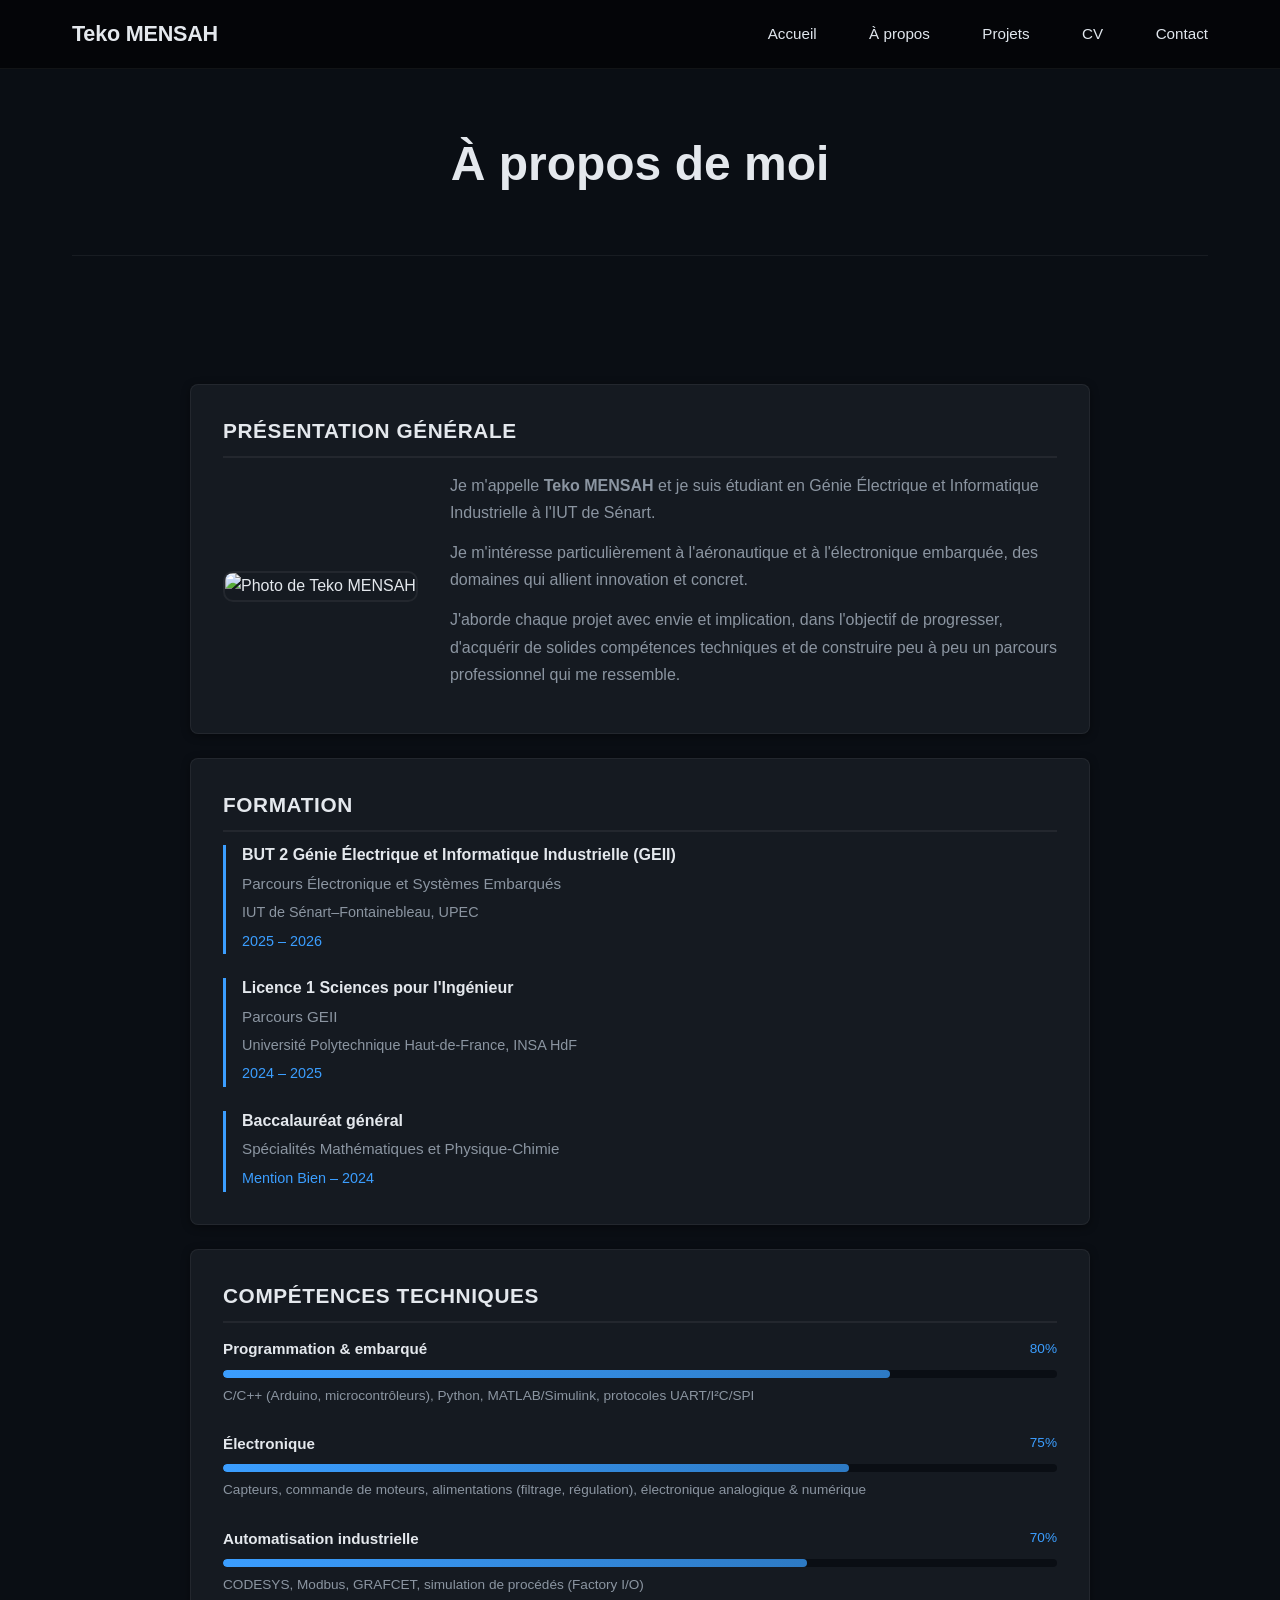
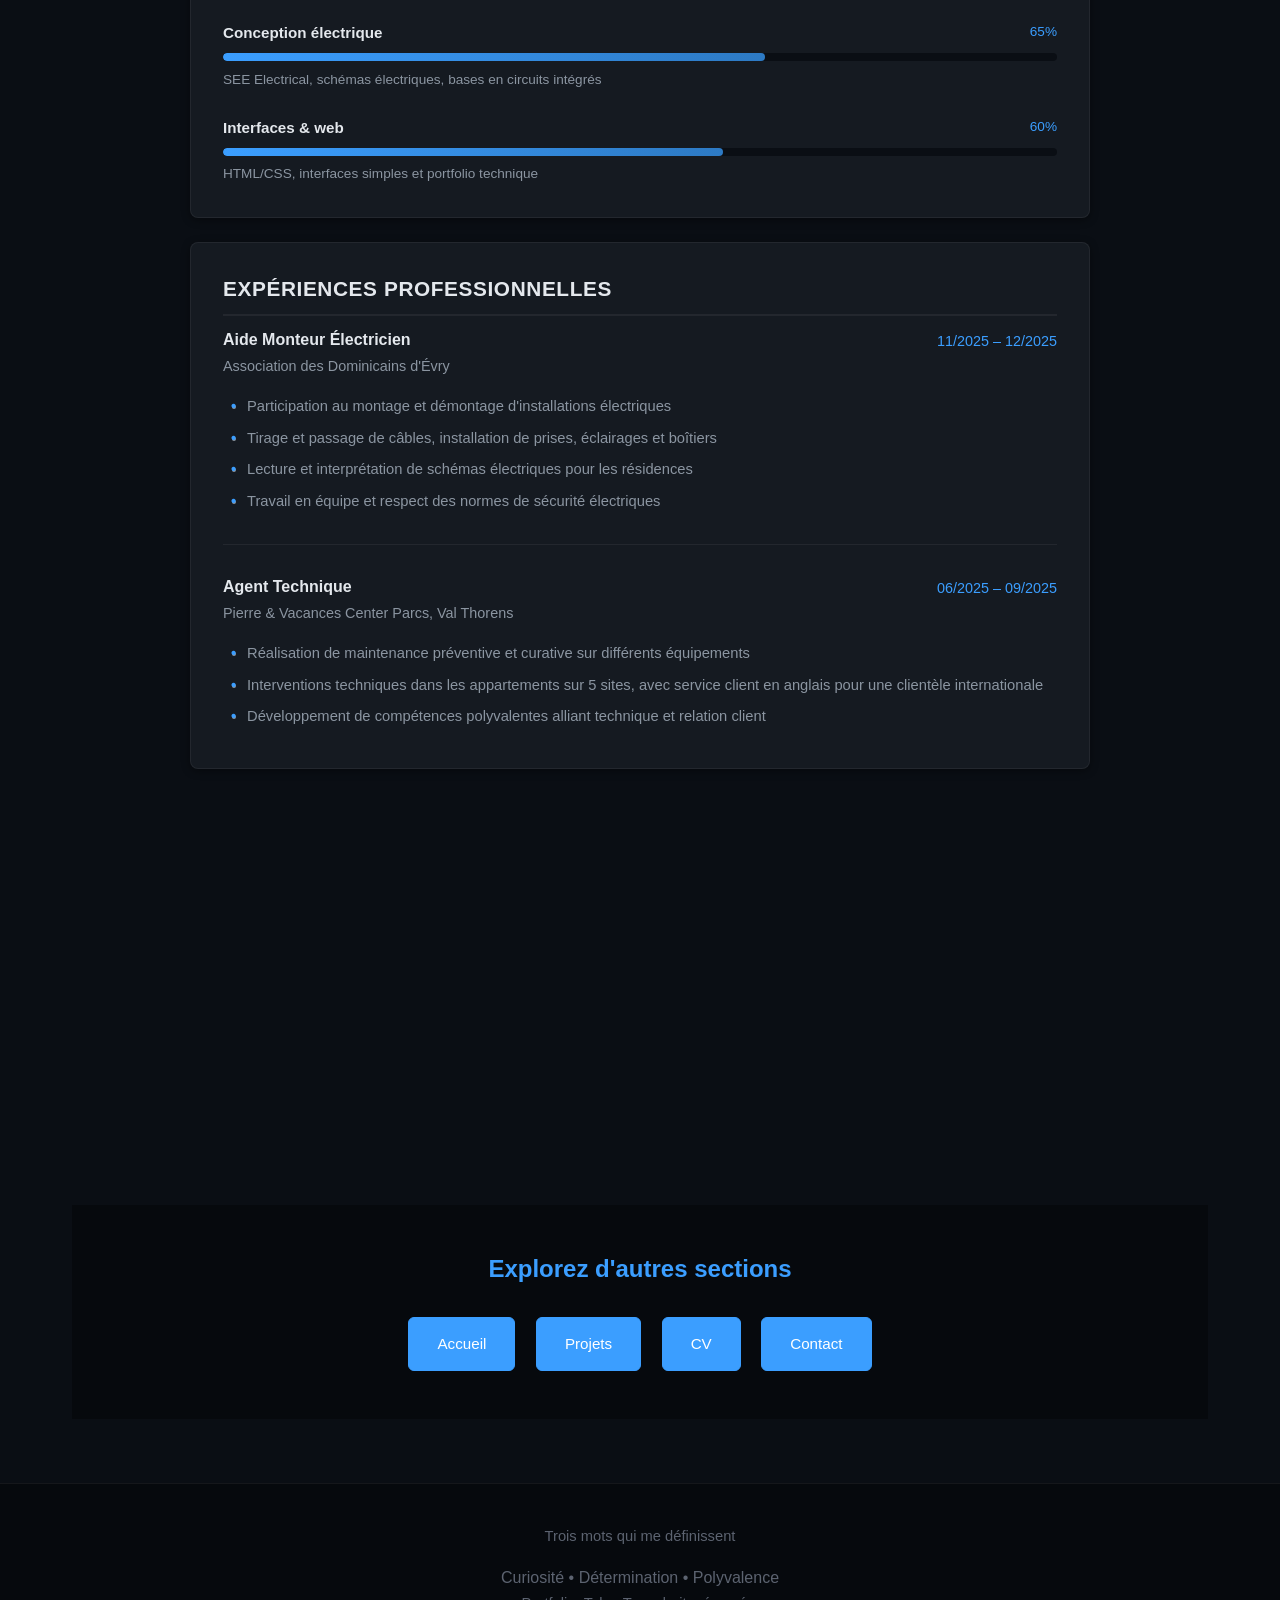
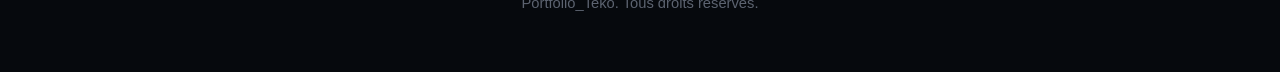
==== about.html @ 772eec77 "Add files via upload" ====
<!DOCTYPE html>
<html lang="fr">
<head>
  <meta charset="UTF-8">
  <meta name="viewport" content="width=device-width, initial-scale=1.0">
  <title>À Propos - Portfolio</title>
  <link rel="stylesheet" href="style.css">
</head>
<body>
  <!-- Header Navigation -->
  <header style="background: rgba(0, 0, 0, 0.2); backdrop-filter: brightness(0.5);">
    <nav class="container flex-between" style="max-width:1200px; margin:0 auto; display:flex; align-items:center; justify-content:space-between;">
      <h1>Teko MENSAH</h1>
      <div>
        <a href="index.html" style="color:#e0e6ed; margin-right:1rem; text-decoration:none;">Accueil</a>
        <a href="about.html" style="color:#e0e6ed; margin-right:1rem; text-decoration:none;">À propos</a>
        <a href="projects.html" style="color:#e0e6ed; margin-right:1rem; text-decoration:none;">Projets</a>
        <a href="skills.html" style="color:#e0e6ed; margin-right:1rem; text-decoration:none;">CV</a>
        <a href="contact.html" style="color:#e0e6ed; text-decoration:none;">Contact</a>
      </div>
    </nav>
  </header>

  <!-- Main Content -->
  <main class="container">
    <section class="page-header">
      <h1>À propos de moi</h1>
    </section>

    <section class="about-content">
      <div class="about-grid">
        <!-- Présentation générale avec photo -->
        <div class="card about-card fade-in">
          <h3 class="section-subtitle">Présentation générale</h3>
          <div class="presentation-container">
            <div class="photo-container">
              <img src="photo/Photo.PNG" alt="Photo de Teko MENSAH" class="profile-photo">
            </div>
            <div class="presentation-text">
              <p class="text-secondary">
                Je m'appelle <strong>Teko MENSAH</strong> et je suis étudiant en Génie Électrique et Informatique Industrielle à l'IUT de Sénart.
              </p>
              <p class="text-secondary">
                Je m'intéresse particulièrement à l'aéronautique et à l'électronique embarquée, des domaines qui allient innovation et concret.
              </p>
              <p class="text-secondary">
                J'aborde chaque projet avec envie et implication, dans l'objectif de progresser, d'acquérir de solides compétences techniques et de construire peu à peu un parcours professionnel qui me ressemble.
              </p>
            </div>
          </div>
        </div>

        <!-- Formation -->
        <div class="card about-card fade-in">
          <h3 class="section-subtitle">Formation</h3>
          <div class="education-list">
            <div class="education-item">
              <h4>BUT 2 Génie Électrique et Informatique Industrielle (GEII)</h4>
              <p class="education-detail">Parcours Électronique et Systèmes Embarqués</p>
              <p class="education-institution">IUT de Sénart–Fontainebleau, UPEC</p>
              <span class="education-date">2025 – 2026</span>
            </div>
            
            <div class="education-item">
              <h4>Licence 1 Sciences pour l'Ingénieur</h4>
              <p class="education-detail">Parcours GEII</p>
              <p class="education-institution">Université Polytechnique Haut-de-France, INSA HdF</p>
              <span class="education-date">2024 – 2025</span>
            </div>
            
            <div class="education-item">
              <h4>Baccalauréat général</h4>
              <p class="education-detail">Spécialités Mathématiques et Physique-Chimie</p>
              <span class="education-date">Mention Bien – 2024</span>
            </div>
          </div>
        </div>

        <!-- Compétences techniques -->
        <div class="card about-card fade-in">
          <h3 class="section-subtitle">Compétences techniques</h3>
          <div class="skills-list">
            <div class="skill-item">
              <div class="skill-header">
                <span class="skill-name">Programmation & embarqué</span>
                <span class="skill-percent">80%</span>
              </div>
              <div class="skill-bar">
                <div class="skill-progress" style="width: 80%;"></div>
              </div>
              <p class="skill-detail">C/C++ (Arduino, microcontrôleurs), Python, MATLAB/Simulink, protocoles UART/I²C/SPI</p>
            </div>
            
            <div class="skill-item">
              <div class="skill-header">
                <span class="skill-name">Électronique</span>
                <span class="skill-percent">75%</span>
              </div>
              <div class="skill-bar">
                <div class="skill-progress" style="width: 75%;"></div>
              </div>
              <p class="skill-detail">Capteurs, commande de moteurs, alimentations (filtrage, régulation), électronique analogique & numérique</p>
            </div>
            
            <div class="skill-item">
              <div class="skill-header">
                <span class="skill-name">Automatisation industrielle</span>
                <span class="skill-percent">70%</span>
              </div>
              <div class="skill-bar">
                <div class="skill-progress" style="width: 70%;"></div>
              </div>
              <p class="skill-detail">CODESYS, Modbus, GRAFCET, simulation de procédés (Factory I/O)</p>
            </div>
            
            <div class="skill-item">
              <div class="skill-header">
                <span class="skill-name">Conception électrique</span>
                <span class="skill-percent">65%</span>
              </div>
              <div class="skill-bar">
                <div class="skill-progress" style="width: 65%;"></div>
              </div>
              <p class="skill-detail">SEE Electrical, schémas électriques, bases en circuits intégrés</p>
            </div>
            
            <div class="skill-item">
              <div class="skill-header">
                <span class="skill-name">Interfaces & web</span>
                <span class="skill-percent">60%</span>
              </div>
              <div class="skill-bar">
                <div class="skill-progress" style="width: 60%;"></div>
              </div>
              <p class="skill-detail">HTML/CSS, interfaces simples et portfolio technique</p>
            </div>
          </div>
        </div>

        <!-- Expériences professionnelles -->
        <div class="card about-card fade-in">
          <h3 class="section-subtitle">Expériences professionnelles</h3>
          <div class="experience-list">
            <div class="experience-item">
              <div class="experience-header">
                <div>
                  <h4>Aide Monteur Électricien</h4>
                  <p class="experience-company">Association des Dominicains d'Évry</p>
                </div>
                <span class="experience-date">11/2025 – 12/2025</span>
              </div>
              <ul class="experience-details">
                <li>Participation au montage et démontage d'installations électriques</li>
                <li>Tirage et passage de câbles, installation de prises, éclairages et boîtiers</li>
                <li>Lecture et interprétation de schémas électriques pour les résidences</li>
                <li>Travail en équipe et respect des normes de sécurité électriques</li>
              </ul>
            </div>
            
            <div class="experience-item">
              <div class="experience-header">
                <div>
                  <h4>Agent Technique</h4>
                  <p class="experience-company">Pierre & Vacances Center Parcs, Val Thorens</p>
                </div>
                <span class="experience-date">06/2025 – 09/2025</span>
              </div>
              <ul class="experience-details">
                <li>Réalisation de maintenance préventive et curative sur différents équipements</li>
                <li>Interventions techniques dans les appartements sur 5 sites, avec service client en anglais pour une clientèle internationale</li>
                <li>Développement de compétences polyvalentes alliant technique et relation client</li>
              </ul>
            </div>
          </div>
        </div>

        <!-- Hobbies / centres d'intérêt -->
        <div class="card about-card fade-in">
          <h3 class="section-subtitle">Hobbies</h3>
          <div class="hobbies-list">
            <ul class="experience-details">
              <li><strong>Musique :</strong> Chef pupitre ténor et censeur dans ma chorale locale, avec participation active à l'équipe de communication pour organiser et promouvoir nos projets.</li>
              <li><strong>Sport :</strong> Football, musculation, basketball et ping-pong.</li>
              <li><strong>Animes & Mangas :</strong> Fan de séries comme Naruto ou Fullmetal Alchemist.</li>
            </ul>
          </div>
        </div>
      </div>
    </section>

    <!-- Bottom Navigation -->
    <section class="bottom-navigation">
      <h3>Explorez d'autres sections</h3>
      <a href="index.html" class="btn btn-primary">Accueil</a>
      <a href="projects.html" class="btn btn-primary">Projets</a>
      <a href="skills.html" class="btn btn-primary">CV</a>
      <a href="contact.html" class="btn btn-primary">Contact</a>
    </section>
  </main>

  <!-- Footer -->
  <footer>
    <div class="container">
      <div class="footer-values">
        <p class="subtle">Trois mots qui me définissent</p>
        <div class="value-tags">
          <span class="value-tag">Curiosité</span>
          <span class="value-separator">•</span>
          <span class="value-tag">Détermination</span>
          <span class="value-separator">•</span>
          <span class="value-tag">Polyvalence</span>
        </div>
      </div>
      <div>
        <p>Portfolio_Teko. Tous droits réservés.</p>
      </div>
    </div>
  </footer>

  <!-- JavaScript pour l'animation d'apparition progressive -->
  <script>
    document.addEventListener('DOMContentLoaded', function() {
      const cards = document.querySelectorAll('.about-card');
      
      const observer = new IntersectionObserver((entries) => {
        entries.forEach(entry => {
          if (entry.isIntersecting) {
            const index = Array.from(cards).indexOf(entry.target);
            setTimeout(() => {
              entry.target.classList.add('visible');
            }, index * 150);
            observer.unobserve(entry.target);
          }
        });
      }, {
        threshold: 0.1,
        rootMargin: '0px 0px -50px 0px'
      });
      
      cards.forEach(card => {
        card.classList.add('fade-in');
        observer.observe(card);
      });
    });
  </script>
</body>
</html>
---- style.css ----
/* ==================================================
   VARIABLES GLOBALES
   ================================================== */
:root {
  --bg-main: #0a0e14;
  --bg-secondary: #151a21;
  --bg-footer: #06090d;
  --text-primary: #e4e8ed;
  --text-secondary: #8b95a1;
  --text-muted: #5c6370;
  --accent: #3b9eff;
  --accent-dim: #2d7ac4;
  --border: rgba(255, 255, 255, 0.06);
  --border-hover: rgba(59, 158, 255, 0.25);
  --shadow-sm: 0 2px 8px rgba(0, 0, 0, 0.4);
  --shadow-md: 0 4px 16px rgba(0, 0, 0, 0.5);
  --shadow-lg: 0 8px 24px rgba(0, 0, 0, 0.6);
}

/* ===========================
   RESET & BASE
   =========================== */
* { box-sizing: border-box; margin: 0; padding: 0; }
html { font-size: 16px; scroll-behavior: smooth; }
body { 
  font-family: -apple-system, BlinkMacSystemFont, 'Segoe UI', Roboto, sans-serif;
  background: var(--bg-main); color: var(--text-primary);
  line-height: 1.65; overflow-x: hidden; min-height: 100vh;
}

/* ===========================
   TYPOGRAPHIE
   =========================== */
h1, h2, h3, h4, h5, h6 { line-height: 1.3; font-weight: 600; margin-bottom: 1rem; color: var(--text-primary); }
h1 { font-size: clamp(2rem, 5vw, 3rem); }
h2 { font-size: clamp(1.75rem, 4vw, 2.25rem); }
h3 { font-size: clamp(1.25rem, 3vw, 1.5rem); }
h4 { font-size: 1.25rem; }
h5 { font-size: 1.1rem; }
p { margin-bottom: 1rem; color: var(--text-secondary); line-height: 1.7; }
a { color: var(--accent); text-decoration: none; transition: color 0.2s ease; }
a:hover { color: var(--text-primary); }

/* ===========================
   LAYOUT
   =========================== */
.container { max-width: 1200px; margin: 0 auto; padding: 0 2rem; }
.text-center { text-align: center; }
.text-left { text-align: left; }
.text-right { text-align: right; }

.mt-1 { margin-top: 0.5rem; } .mt-2 { margin-top: 1rem; } .mt-3 { margin-top: 1.5rem; } .mt-4 { margin-top: 2rem; } .mt-5 { margin-top: 3rem; }
.mb-1 { margin-bottom: 0.5rem; } .mb-2 { margin-bottom: 1rem; } .mb-3 { margin-bottom: 1.5rem; } .mb-4 { margin-bottom: 2rem; } .mb-5 { margin-bottom: 3rem; }
.p-1 { padding: 0.5rem; } .p-2 { padding: 1rem; } .p-3 { padding: 1.5rem; } .p-4 { padding: 2rem; } .p-5 { padding: 3rem; }

.flex { display: flex; }
.flex-center { display: flex; justify-content: center; align-items: center; }
.flex-between { display: flex; justify-content: space-between; align-items: center; }

.grid { display: grid; gap: 2rem; }
.grid-2 { grid-template-columns: repeat(auto-fit, minmax(300px, 1fr)); }
.grid-3 { grid-template-columns: repeat(auto-fit, minmax(250px, 1fr)); }

/* ===========================
   NAVIGATION
   =========================== */
header { 
  background: var(--bg-secondary); border-bottom: 1px solid var(--border); 
  padding: 1.25rem 0; position: sticky; top: 0; z-index: 1000;
}
nav h1 { font-size: 1.35rem; color: var(--text-primary); margin: 0; font-weight: 600; letter-spacing: -0.01em; }
nav a { 
  color: var(--text-secondary); margin-left: 2rem; font-weight: 500; font-size: 0.95rem; 
  transition: color 0.2s ease; position: relative;
}
nav a::after {
  content: ''; position: absolute; bottom: -4px; left: 0; width: 0; height: 2px;
  background: var(--accent); transition: width 0.25s ease;
}
nav a:hover, nav a.active { color: var(--accent); }
nav a:hover::after, nav a.active::after { width: 100%; }

/* ===========================
   HERO
   =========================== */
.hero { display: flex; align-items: center; min-height: 70vh; position: relative; }
.hero-inner { 
  max-width: 750px; margin: 0 auto; text-align: center; 
  padding: 4rem 2rem; position: relative; z-index: 1;
}
.hero-line { 
  font-size: clamp(2.25rem, 5vw, 3.5rem); margin-bottom: 1.25rem; 
  font-weight: 600; letter-spacing: -0.02em; color: var(--text-primary);
}
.hero-sub { 
  color: var(--text-secondary); margin-bottom: 2rem; font-size: clamp(1rem, 2vw, 1.15rem);
  max-width: 600px; margin-left: auto; margin-right: auto; line-height: 1.7;
}
.hero-actions { display: flex; gap: 1rem; justify-content: center; flex-wrap: wrap; }

/* ===========================
   BOUTONS
   =========================== */
.btn {
  display: inline-block; padding: 0.85rem 1.75rem; border-radius: 6px; font-weight: 500;
  cursor: pointer; transition: all 0.2s ease; border: 1px solid transparent; font-size: 0.95rem;
}
.btn-primary { background: var(--accent); color: #fff; border-color: var(--accent); }
.btn-primary:hover { background: var(--accent-dim); border-color: var(--accent-dim); transform: translateY(-1px); }
.btn-outline { border: 1px solid var(--border-hover); color: var(--accent); background: transparent; }
.btn-outline:hover { background: rgba(59, 158, 255, 0.08); border-color: var(--accent); transform: translateY(-1px); }

/* ===========================
   SECTIONS
   =========================== */
section { padding: 5rem 0; position: relative; z-index: 1; }
.section-title { font-size: clamp(1.85rem, 4vw, 2.25rem); margin-bottom: 2.5rem; font-weight: 600; color: var(--text-primary); }

/* ===========================
   CARDS & PROJECTS
   =========================== */
.card { 
  background: var(--bg-secondary); border: 1px solid var(--border); border-radius: 8px; 
  padding: 2rem; box-shadow: var(--shadow-sm); transition: all 0.25s ease;
}
.card h3 { 
  font-size: 1.3rem; margin-bottom: 0.85rem; font-weight: 600; color: var(--text-primary); 
  padding-bottom: 0.75rem; border-bottom: 2px solid var(--border);
}
.card:hover { border-color: var(--border-hover); box-shadow: var(--shadow-md); transform: translateY(-3px); }

/* Grille de projets principale */
.projects-grid { 
  display: grid; grid-template-columns: repeat(auto-fit, minmax(350px, 1fr)); 
  gap: 2rem; margin-top: 3rem;
}
.project-item { 
  background: var(--bg-secondary); border: 1px solid var(--border); border-radius: 12px; 
  overflow: hidden; transition: all 0.3s ease; cursor: pointer; position: relative;
  opacity: 0; transform: translateY(30px); transition: opacity 0.6s ease, transform 0.6s ease, all 0.3s ease;
}
.project-item.visible { opacity: 1; transform: translateY(0); }
.project-item:hover { transform: translateY(-5px); border-color: var(--accent); box-shadow: var(--shadow-lg); }

.project-image { 
  width: 100%; height: 250px; 
  background: linear-gradient(135deg, var(--bg-main) 0%, var(--bg-secondary) 100%);
  display: flex; align-items: center; justify-content: center; position: relative; overflow: hidden;
}
.project-image img { width: 100%; height: 100%; object-fit: cover; transition: transform 0.3s ease; }
.project-item:hover .project-image img { transform: scale(1.05); }

.project-overlay { 
  position: absolute; top: 0; left: 0; width: 100%; height: 100%; 
  background: rgba(0, 0, 0, 0.3); display: flex; align-items: center; justify-content: center;
  transition: background 0.3s ease;
}
.project-item:hover .project-overlay { background: rgba(0, 0, 0, 0.1); }

.project-badge { 
  position: absolute; top: 1rem; right: 1rem; background: var(--accent); color: white;
  padding: 0.4rem 0.8rem; border-radius: 6px; font-size: 0.75rem; font-weight: 600;
  text-transform: uppercase; letter-spacing: 0.5px; z-index: 2;
}
.project-date { 
  position: absolute; bottom: 1rem; left: 1rem; background: rgba(0, 0, 0, 0.7); color: white;
  padding: 0.3rem 0.7rem; border-radius: 4px; font-size: 0.75rem; z-index: 2;
}

.project-content { padding: 1.5rem; }
.project-title { 
  color: var(--text-primary); font-size: 1.15rem; font-weight: 600; margin-bottom: 0.8rem;
  text-transform: uppercase; letter-spacing: 0.5px; line-height: 1.3;
}
.project-description { 
  color: var(--text-secondary); font-size: 0.9rem; line-height: 1.6; margin-bottom: 1rem;
  display: -webkit-box; -webkit-line-clamp: 3; -webkit-box-orient: vertical; overflow: hidden;
}
.project-tags { display: flex; flex-wrap: wrap; gap: 0.5rem; margin-bottom: 1rem; }
.project-tag { 
  background: var(--bg-main); color: var(--text-secondary); padding: 0.3rem 0.7rem; 
  border-radius: 4px; font-size: 0.8rem; border: 1px solid var(--border);
}
.project-link { 
  display: inline-flex; align-items: center; gap: 0.5rem; color: var(--accent);
  font-weight: 500; font-size: 0.9rem; text-decoration: none; transition: all 0.2s ease;
}
.project-link:hover { color: var(--text-primary); gap: 0.8rem; }

/* ===========================
   PAGE HEADERS & À PROPOS
   =========================== */
.page-header { 
  text-align: center; padding: 4rem 0 3rem; border-bottom: 1px solid var(--border); margin-bottom: 3rem;
}
.page-header h1 { font-size: clamp(2.25rem, 5vw, 3rem); margin-bottom: 0.75rem; font-weight: 600; color: var(--text-primary); }
.page-header p { font-size: 1.1rem; color: var(--text-secondary); max-width: 600px; margin: 0 auto; }

/* Grille pour la page À propos */
.about-grid { display: grid; grid-template-columns: 1fr; gap: 1.5rem; max-width: 900px; margin: 0 auto; }
.about-card { opacity: 0; transform: translateY(30px); transition: opacity 0.6s ease, transform 0.6s ease; }
.about-card.visible { opacity: 1; transform: translateY(0); }

.section-subtitle { 
  color: var(--accent); text-transform: uppercase; letter-spacing: 0.6px; font-size: 1rem;
  margin-bottom: 1.5rem; display: flex; align-items: center; gap: 0.5rem;
}

/* Présentation avec photo */
.presentation-container { display: flex; align-items: center; gap: 2rem; flex-wrap: wrap; }
.profile-photo { width: 200px; height: auto; border-radius: 10px; object-fit: cover; border: 2px solid var(--border); }
.presentation-text { flex: 1; min-width: 300px; }
.presentation-text p { font-size: 1rem; line-height: 1.7; margin-bottom: 0.8rem; }

/* Formation */
.education-list { display: flex; flex-direction: column; gap: 1.5rem; }
.education-item { border-left: 3px solid var(--accent); padding-left: 1rem; }
.education-item h4 { color: var(--text-primary); font-weight: 600; margin-bottom: 0.3rem; font-size: 1rem; }
.education-detail { color: var(--text-secondary); font-size: 0.95rem; margin-bottom: 0.2rem; }
.education-institution { color: var(--text-secondary); font-size: 0.9rem; margin-bottom: 0.2rem; }
.education-date { color: var(--accent); font-size: 0.9rem; font-weight: 500; }

/* Compétences */
.skills-list { display: flex; flex-direction: column; gap: 1.5rem; }
.skill-header { display: flex; justify-content: space-between; align-items: center; margin-bottom: 0.5rem; }
.skill-name { color: var(--text-primary); font-weight: 600; font-size: 0.95rem; }
.skill-percent { color: var(--accent); font-size: 0.85rem; font-weight: 500; }
.skill-bar { background: var(--bg-main); height: 8px; border-radius: 10px; overflow: hidden; margin-bottom: 0.4rem; }
.skill-progress { background: linear-gradient(90deg, var(--accent) 0%, var(--accent-dim) 100%); height: 100%; border-radius: 10px; transition: width 1s ease-in-out; }
.skill-detail { color: var(--text-secondary); font-size: 0.85rem; margin: 0; }

/* Expériences professionnelles */
.experience-list { display: flex; flex-direction: column; gap: 2rem; }
.experience-item { padding-bottom: 1.5rem; border-bottom: 1px solid var(--border); }
.experience-item:last-child { border-bottom: none; padding-bottom: 0; }
.experience-header { display: flex; justify-content: space-between; align-items: flex-start; margin-bottom: 0.5rem; flex-wrap: wrap; gap: 1rem; }
.experience-header h4 { color: var(--text-primary); font-weight: 600; margin: 0; font-size: 1rem; }
.experience-company { color: var(--text-secondary); font-size: 0.9rem; margin: 0.2rem 0; }
.experience-date { color: var(--accent); font-size: 0.9rem; font-weight: 500; white-space: nowrap; }
.experience-details { color: var(--text-secondary); font-size: 0.92rem; line-height: 1.7; margin-top: 0.8rem; padding-left: 1.5rem; }
.experience-details li { margin-bottom: 0.4rem; position: relative; }
.experience-details li::before { content: '•'; position: absolute; left: -1rem; color: var(--accent); font-weight: bold; }

/* Hobbies */
.hobbies-list { display: flex; flex-direction: column; gap: 0.8rem; }
.hobby-item { color: var(--text-secondary); line-height: 1.7; font-size: 1rem; padding-left: 1.5rem; position: relative; }
.hobby-item::before { content: '→'; position: absolute; left: 0; color: var(--accent); }

/* ===========================
   BOTTOM NAVIGATION
   =========================== */
.bottom-navigation { 
  background: var(--bg-footer); padding: 3rem 2rem; text-align: center; margin-top: 5rem;
}
.bottom-navigation h3 { color: var(--accent); margin-bottom: 2rem; }
.bottom-navigation .btn { margin: 0 0.5rem; }

/* ===========================
   FOOTER
   =========================== */
footer { 
  background: var(--bg-footer); border-top: 1px solid var(--border); padding: 2.5rem 0;
  text-align: center; color: var(--text-muted); margin-top: 4rem;
}
footer a { color: var(--accent); font-weight: 500; transition: color 0.2s ease; }
footer a:hover { color: var(--text-primary); }
footer p { color: var(--text-muted); font-size: 0.92rem; }

/* ===========================
   RESPONSIVE
   =========================== */
@media (max-width: 768px) {
  .container { padding: 0 1.5rem; }
  section { padding: 3.5rem 0; }
  .grid-2, .grid-3 { grid-template-columns: 1fr; }
  
  nav a { margin-left: 1.25rem; font-size: 0.9rem; }
  nav h1 { font-size: 1.2rem; }
  
  .card { padding: 1.65rem; }
  .hero { min-height: 65vh; }
  .hero-inner { padding: 3rem 1.5rem; }
  .hero-actions { flex-direction: column; }
  .btn { width: 100%; }
  
  .projects-grid { grid-template-columns: 1fr; gap: 1.5rem; }
  .project-image { height: 200px; }
  
  .bottom-navigation { padding: 2rem 1rem; margin-top: 3rem; }
  .bottom-navigation .btn { display: block; margin: 0.5rem 0; width: 100%; }
  
  .presentation-container { flex-direction: column; text-align: center; }
  .profile-photo { width: 180px; margin: 0 auto; }
  .presentation-text { min-width: 100%; }
  
  .experience-header { flex-direction: column; gap: 0.5rem; }
  .experience-date { align-self: flex-start; }
}

@media (max-width: 480px) {
  .container { padding: 0 1rem; }
  section { padding: 2.5rem 0; }
  .card { padding: 1.35rem; }
  nav a { margin-left: 1rem; font-size: 0.85rem; }
  .hero-inner { padding: 2rem 1rem; }
  .page-header { padding: 3rem 0 2rem; margin-bottom: 2rem; }
  
  .profile-photo { width: 150px; }
  .section-subtitle { font-size: 0.9rem; }
  .skill-name, .skill-percent { font-size: 0.85rem; }
  .skill-detail { font-size: 0.8rem; }
  
  .project-badge, .project-date { font-size: 0.7rem; padding: 0.25rem 0.5rem; }
  .project-title { font-size: 1rem; }
  .project-description { font-size: 0.85rem; }
}
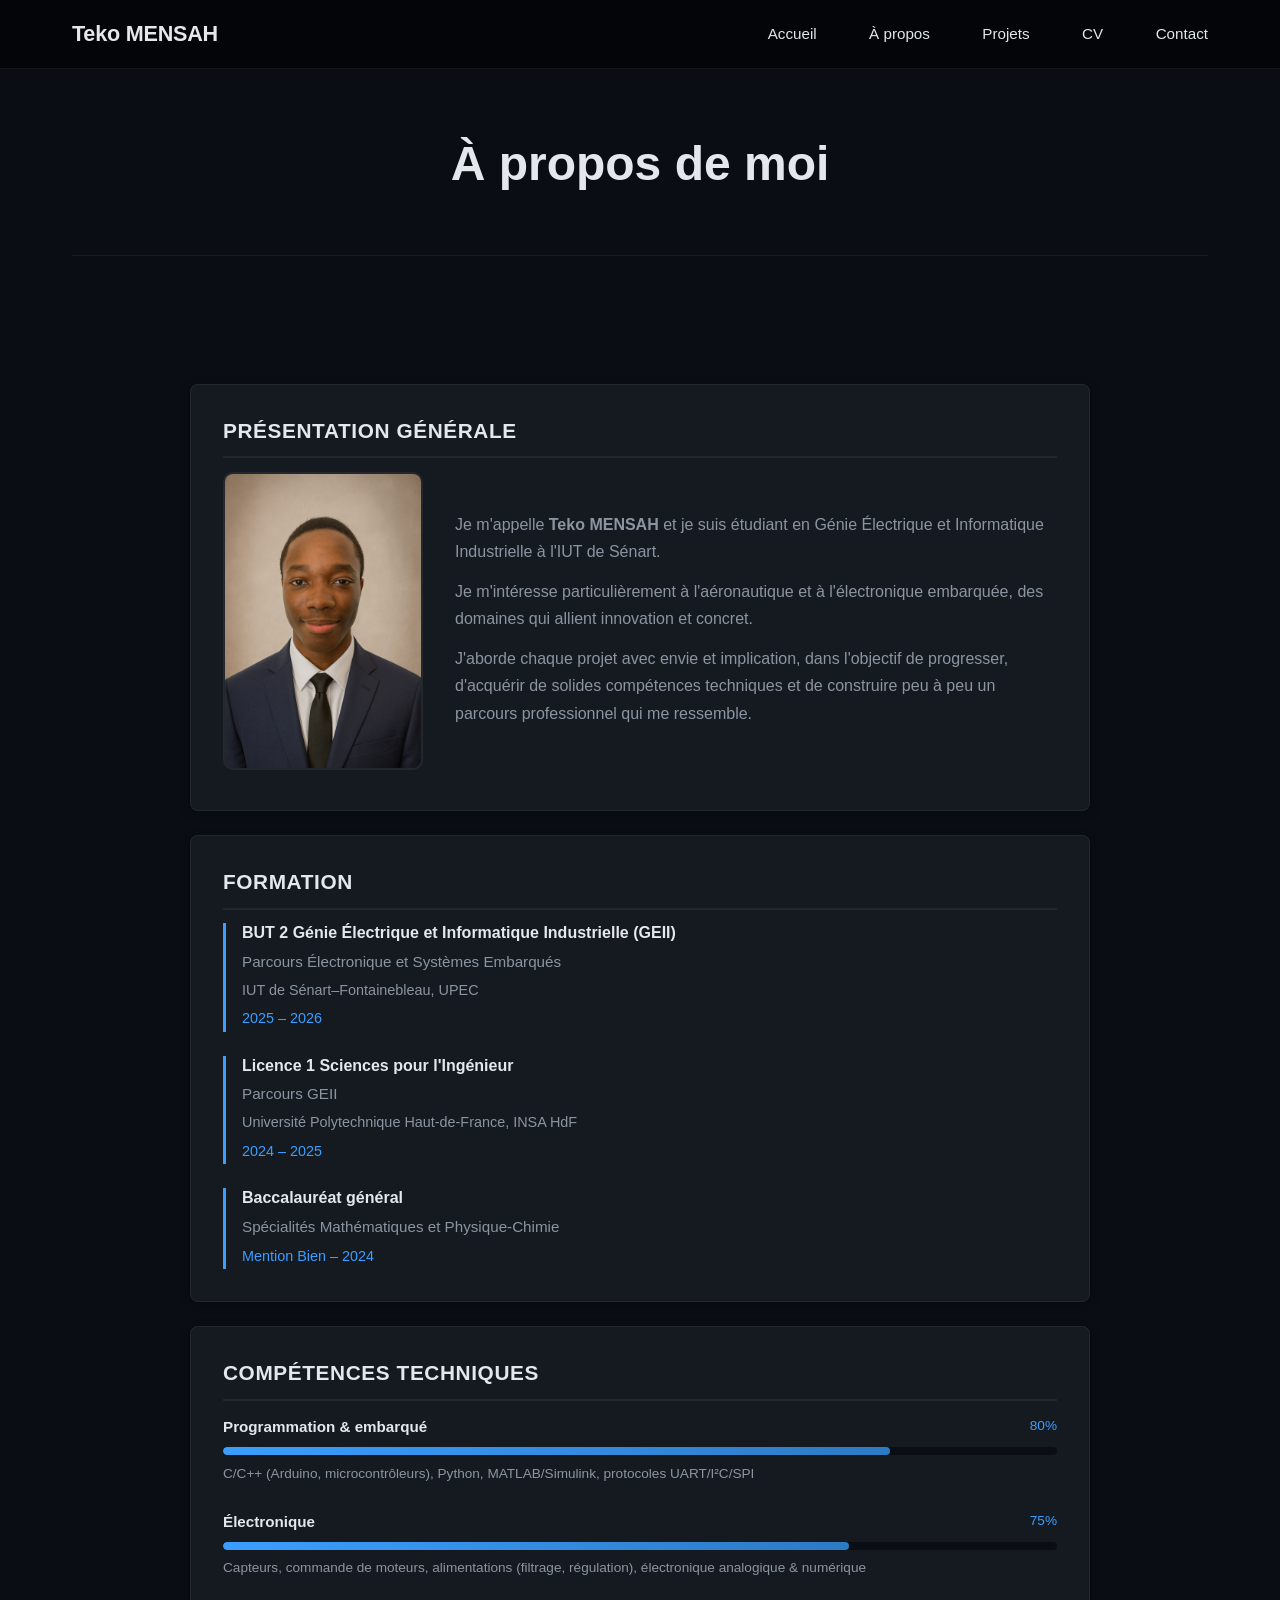
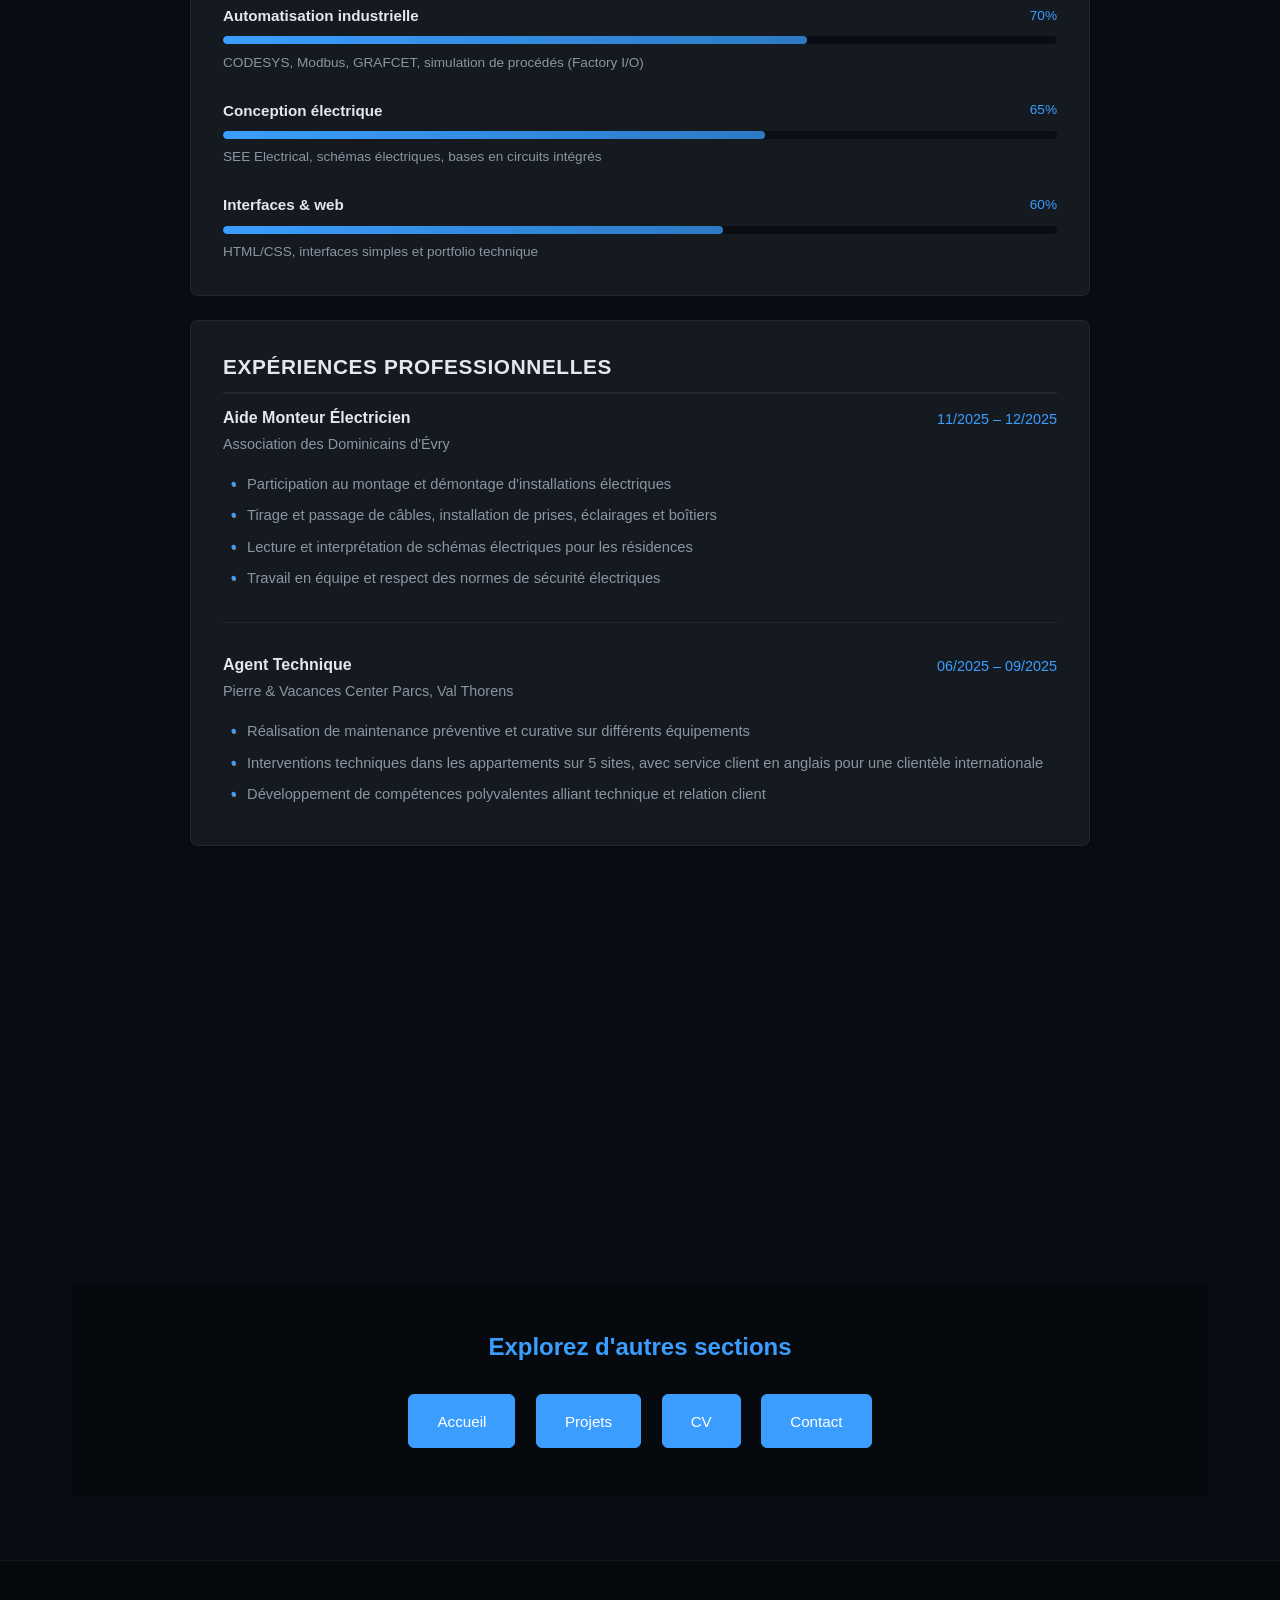
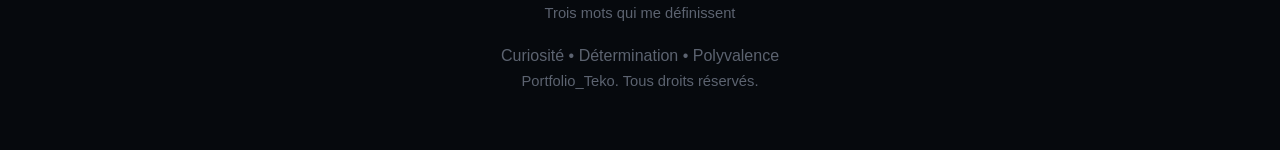
==== commit c315b192: "Update image source path in about.html" ====
--- a/about.html
+++ b/about.html
@@ -34,7 +34,7 @@
           <h3 class="section-subtitle">Présentation générale</h3>
           <div class="presentation-container">
             <div class="photo-container">
-              <img src="photo/Photo.PNG" alt="Photo de Teko MENSAH" class="profile-photo">
+              <img src="Photo.PNG" alt="Photo de Teko MENSAH" class="profile-photo">
             </div>
             <div class="presentation-text">
               <p class="text-secondary">
@@ -244,4 +244,4 @@
     });
   </script>
 </body>
-</html>+</html>
